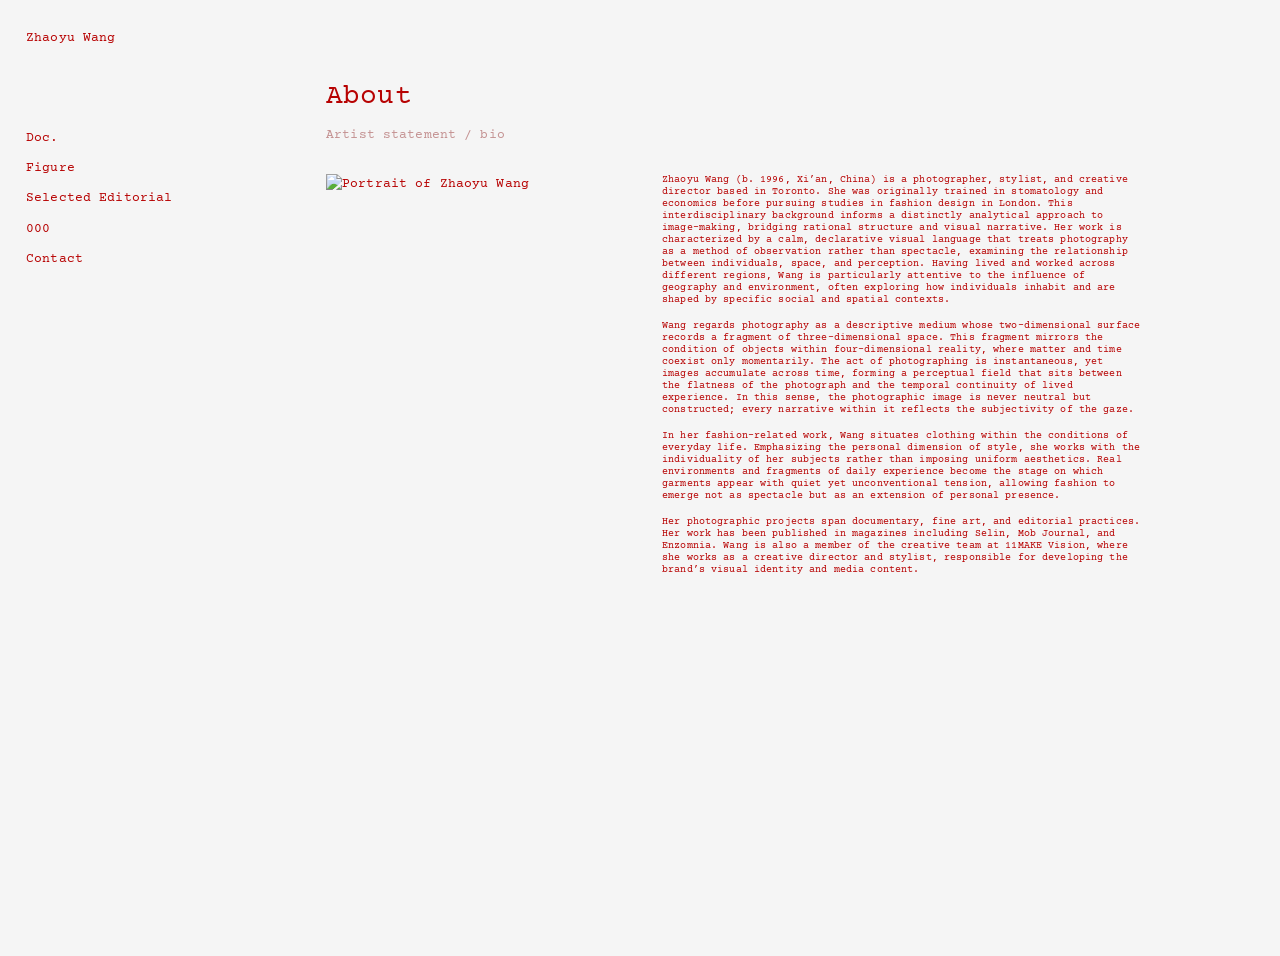
==== portfolio.html @ e13148ee "upload part 1" ====
<!doctype html>
<html lang="en">
<head>
  <meta charset="UTF-8" />
  <meta name="viewport" content="width=device-width, initial-scale=1.0" />
  <title>Portfolio — Zhaoyu Wang</title>
  <link rel="stylesheet" href="style.css" />
  <link rel="preconnect" href="https://fonts.googleapis.com">
  <link rel="preconnect" href="https://fonts.gstatic.com" crossorigin>
  <link href="https://fonts.googleapis.com/css2?family=Courier+Prime:wght@400;700&display=swap" rel="stylesheet">
  
</head>

<body>
  <div class="page portfolio-page">
    <!-- 默认两栏（左 + 右）；点 Gallery 才加 is-gallery 变三栏 -->
    <div class="layout" id="layout">

      <!-- LEFT -->
      <aside class="side">
        <a class="side-name" href="index.html">Zhaoyu Wang</a>

        <div class="side-block">
          <nav class="side-links" id="mainNav" aria-label="Portfolio navigation">
            <!-- ✅ 1) Gallery 改为 Doc. -->
            <a href="#" data-view="doc">Doc.</a>
            <!-- ✅ 2) Doc. 下面新增 Figure -->
            <a href="#" data-view="figure">Figure</a>
            <a href="#" data-view="editorial">Selected Editorial</a>
            <a href="#" data-view="zero">000</a>
            <a href="#" data-view="contact">Contact</a>
          </nav>
        </div>
        
      </aside>

      <!-- RIGHT -->
      <main class="stage">

        <!-- ABOUT -->
        <section class="view is-active" id="view-about">
          <div class="panel">
            <h2 class="panel-title">About</h2>
            <p class="panel-sub">Artist statement / bio</p>

            <div class="about-layout">
  <figure class="about-profile">
    <img src="images/about/profile.png" alt="Portrait of Zhaoyu Wang">
  </figure>

  <div class="panel-text about-text">
    <p>Zhaoyu Wang (b. 1996, Xi’an, China) is a photographer, stylist, and creative director based in Toronto. She was originally trained in stomatology and economics before pursuing studies in fashion design in London. This interdisciplinary background informs a distinctly analytical approach to image-making, bridging rational structure and visual narrative. Her work is characterized by a calm, declarative visual language that treats photography as a method of observation rather than spectacle, examining the relationship between individuals, space, and perception. Having lived and worked across different regions, Wang is particularly attentive to the influence of geography and environment, often exploring how individuals inhabit and are shaped by specific social and spatial contexts.</p>

    <p>Wang regards photography as a descriptive medium whose two-dimensional surface records a fragment of three-dimensional space. This fragment mirrors the condition of objects within four-dimensional reality, where matter and time coexist only momentarily. The act of photographing is instantaneous, yet images accumulate across time, forming a perceptual field that sits between the flatness of the photograph and the temporal continuity of lived experience. In this sense, the photographic image is never neutral but constructed; every narrative within it reflects the subjectivity of the gaze.</p>

    <p>In her fashion-related work, Wang situates clothing within the conditions of everyday life. Emphasizing the personal dimension of style, she works with the individuality of her subjects rather than imposing uniform aesthetics. Real environments and fragments of daily experience become the stage on which garments appear with quiet yet unconventional tension, allowing fashion to emerge not as spectacle but as an extension of personal presence.</p>

    <p>Her photographic projects span documentary, fine art, and editorial practices. Her work has been published in magazines including Selin, Mob Journal, and Enzomnia. Wang is also a member of the creative team at 11MAKE Vision, where she works as a creative director and stylist, responsible for developing the brand’s visual identity and media content.</p>
  </div>
</div>
          </div>
        </section>

        <!-- DOC. (原 GALLERY 内容不改，只是换了 id/aria-label) -->
        <section class="view" id="view-doc" aria-label="Doc.">
          <div class="gallery-messy">

            <a class="gitem size-xl tall" href="project-noir-et-blanc.html">
              <img src="images/gallery/noir-et-blanc/n1.jpg" alt="Noir et Blanc">
              <div class="gcap">Noir et Blanc</div>
            </a>

            <a class="gitem size-m" href="project-aléthea.html">
              <img src="images/gallery/aléthea/a1.jpg" alt="Aléthea">
              <div class="gcap">Aléthea</div>
            </a>

            <a class="gitem size-xl wide" href="project-lake-ontario-record.html">
              <img src="images/gallery/lake-ontario-record/1.jpg" alt="Lake Ontario Record">
              <div class="gcap">Lake Ontario Record</div>
            </a>

            <a class="gitem size-l wide" href="project-city-roaming-01.html">
              <img src="images/gallery/city-roaming-01/c1-1.jpg" alt="City Roaming 01">
              <div class="gcap">City Roaming 01</div>
            </a>

            <a class="gitem size-s" href="project-qaiga.html">
              <img src="images/gallery/qaiga/i1.jpg" alt="I Arrived at Your Hometown in the Quiet After Its Golden Age">
              <div class="gcap">I Arrived at Your Hometown in the Quiet After Its Golden Age</div>
            </a>

            <a class="gitem size-s" href="project-between-tides.html">
              <img src="images/gallery/between-tides/1.jpg" alt="Between Tides">
              <div class="gcap">Between Tides</div>
            </a>

          </div>
        </section>

        <!-- FIGURE（同 Doc. 排版：右侧不规则排列；图片暂不可点击） -->
        <section class="view" id="view-figure" aria-label="Figure">
          <div class="gallery-messy">

            <!-- 占位：把 src/alt/cap 换成你的 Figure 图片即可 -->
            <div class="gitem size-xl tall">
              <img src="images/gallery/figure/f1.jpg" alt="Figure 1">
              <div class="gcap">Figure 1</div>
            </div>

            <div class="gitem size-m">
              <img src="images/gallery/figure/f2.jpg" alt="Figure 2">
              <div class="gcap">Figure 2</div>
            </div>

            <div class="gitem size-l wide">
              <img src="images/gallery/figure/f3.jpg" alt="Figure 3">
              <div class="gcap">Figure 3</div>
            </div>

            <div class="gitem size-l">
              <img src="images/gallery/figure/f4.jpg" alt="Figure 4">
              <div class="gcap">Figure 4</div>
            </div>

            <div class="gitem size-s">
              <img src="images/gallery/figure/f5.jpg" alt="Figure 5">
              <div class="gcap">Figure 5</div>
            </div>

            <div class="gitem size-m tall">
              <img src="images/gallery/figure/f6.jpg" alt="Figure 6">
              <div class="gcap">Figure 6</div>
            </div>

          </div>
        </section>

        <!-- SELECTED EDITORIAL -->
        <section class="view" id="view-editorial">
        <!-- Project 1 -->
        <div class="editorial-project">

        <h2 class="editorial-project-title">
        OUT OF ORDER
        </h2>
   
         <div class="editorial-project-meta">
        ENZOMNIA WINTER ISSUE 47 - 2026
         </div>

         <div class="editorial-grid">
      <img src="images/editorial/ed-01-01.jpg" alt="">
      <img src="images/editorial/ed-01-02.jpg" alt="">
      <img src="images/editorial/ed-01-03.jpg" alt="">
      <img src="images/editorial/ed-01-04.jpg" alt="">
      <img src="images/editorial/ed-01-05.jpg" alt="">
      <img src="images/editorial/ed-01-06.jpg" alt="">
       </div>

         <div class="editorial-description">
      <p>
        Out of Order is a photographic exploration of controlled disruption. 
        Aware of the gaze, it resists alignment. Posture tilts. Tension replaces ease. Nothing corrects itself. Within vacant interiors, garments detach from function and stand autonomous—no permission, no apology. A composed disturbance persists: order is not broken, only withheld.
      </p>
        </div>

    <div class="credits">
  <p>directed by zhaoyu wang</p>
  <p>lensed by anxian liu</p>
  <p>styling zhaoyu wang</p>
  <p>hair/makeup 陆陆</p>
  <p>photo assistant chia chan & mengyuan zhou</p>
  </div>

  </div>
  <!-- Project 2 -->
    <div class="editorial-project">

    <h2 class="editorial-project-title">
    Echoes in the Ruins
    </h2>

    <div class="editorial-project-meta">
    17:23 MAGAZINE No.109 - 2025
    </div>

    <div class="editorial-grid">
      <img src="images/editorial/ed-02-01.jpg" alt="">
      <img src="images/editorial/ed-02-02.jpg" alt="">
      <img src="images/editorial/ed-02-03.jpg" alt="">
      <img src="images/editorial/ed-02-04.jpg" alt="">
      <img src="images/editorial/ed-02-05.jpg" alt="">
      <img src="images/editorial/ed-02-06.jpg" alt="">
    </div>

    <div class="editorial-description">
      
    </div>

    <div class="credits">
  <p>directed/lensed by zhaoyu wang</p>
  <p>produced by hongji weng</p>
  <p>styling/fashion zhaoyu wang & kay crerar</p>
  <p>hair/makeup cecilia xu</p>
  </div>

  </div>
  <!-- Project 3 -->
  <div class="editorial-project project-3">

    <h2 class="editorial-project-title">
    YAOCHENG
    </h2>

    <div class="editorial-project-meta">
    MOB JOURNAL | VOLUME FIFTY EIGHT | ISSUE #01 - 2025
    </div>

    <div class="editorial-description">
      <p>
        This body of work emerged from an encounter between two women navigating displacement in a new city. During her first months in Toronto, Zhaoyu Wang met Yaocheng Xia, a medical student whose quiet demeanor holds an unexpectedly vivid inner world. Yaocheng had never stood before the camera as a model, nor had she been trained in how to compose herself under the gaze.
      </p>
      
    </div>

    <div class="editorial-grid">
      <img src="images/editorial/ed-03-01.jpg" alt="">
      <img src="images/editorial/ed-03-02.jpg" alt="">
      <img src="images/editorial/ed-03-03.jpg" alt="">
      <img src="images/editorial/ed-03-04.jpg" alt="">
      <img src="images/editorial/ed-03-05.jpg" alt="">
      <img src="images/editorial/ed-03-06.jpg" alt="">
    </div>

    <div class="editorial-description">
      <p>
       Her relationship to clothing does not operate through display. As a devoted vintage enthusiast, she approaches garments as carriers of memory and time — a private structure rather than an outward declaration. In a city still unfamiliar to them both, conversations around dress became a subtle point of alignment. Yaocheng also participated in styling, turning the act of dressing into a collaborative process rather than a unilateral construction.
      </p>
      <p>
        The series situates her within the everyday spaces she inhabits — streets crossed without notice, corners briefly occupied, interiors softened by repetition. Styled yet non-performative, her presence unsettles the distinction between the ordinary and the aesthetic. Fashion here withdraws from spectacle; it does not insist on visibility, but lingers as an interior condition.
      </p>
    </div>

    <div class="credits">
    <p>lensed by zhaoyu wang</p>
    <p>special thanks to yaocheng xia</p>
  </div>

  </div>
</section>

        <!-- 000 -->
        <section class="view" id="view-zero">
          <div class="panel">
            <h2 class="panel-title">000</h2>
            <p class="panel-sub">An index / archive / experiments</p>

            <div class="panel-text">
              <p>A space for notes, archive, or a minimal index of works. <br>
              Under construction...</p>
            </div>
          </div>
        </section>

        <!-- CONTACT -->
        <section class="view" id="view-contact">
          <div class="panel">
            <h2 class="panel-title">437 660 8508</h2>
            <p class="panel-sub">For commissions, collaborations, and editorial inquiries</p>

            <div class="panel-text">
              <p>Email: zzzhaoyuwang@outlook.com</p>
              <p>Instagram: @rosinanterosie</p>
            </div>
          </div>
        </section>
        

      </main>
    </div>
  </div>

  <script>
    const mainNav = document.getElementById("mainNav");

const views = {
  about: document.getElementById("view-about"),
  // ✅ gallery 改为 doc
  doc: document.getElementById("view-doc"),
  // ✅ 新增 figure
  figure: document.getElementById("view-figure"),
  editorial: document.getElementById("view-editorial"),
  zero: document.getElementById("view-zero"),
  contact: document.getElementById("view-contact"),
};

function setActive(container, target) {
  container.querySelectorAll("a").forEach(a => a.classList.remove("is-active"));
  target.classList.add("is-active");
}

function showView(name) {
  Object.values(views).forEach(v => v.classList.remove("is-active"));
  views[name].classList.add("is-active");
}

mainNav.addEventListener("click", (e) => {
  const a = e.target.closest("a[data-view]");
  if (!a) return;
  e.preventDefault();
  setActive(mainNav, a);
  showView(a.dataset.view);
});
// 根据 URL hash 打开对应 view
const hash = window.location.hash.replace("#","");

if (views[hash]) {
  showView(hash);

  mainNav.querySelectorAll("a").forEach(a=>{
    a.classList.remove("is-active");
  });

  const activeLink = mainNav.querySelector(`[data-view="${hash}"]`);
  if(activeLink) activeLink.classList.add("is-active");
}
  </script>
  <div class="spiral-cursor" id="spiralCursor"></div>
<script src="cursor.js" defer></script>
</body>
</html>
---- style.css ----
:root{
  --bg: #f5f5f5;
  --text: #b70202;
  --muted: #c49292;
}

*{ box-sizing: border-box; }

body{
  margin: 0;
  font-family: "Courier Prime", ui-monospace, SFMono-Regular, Menlo, Monaco, Consolas, "Courier New", monospace;
  background: var(--bg);
  color: var(--text);
  font-size: 13px;
  line-height: 1.55;
  letter-spacing: 0.01em;
  -webkit-font-smoothing: antialiased;
}

a{ color: var(--text); }

.page{
  min-height: 100vh;
  padding: 22px 26px 34px;
}

/* =========================
   PORTFOLIO LAYOUT (2 columns)
   ========================= */
.portfolio-page .layout{
  display: grid;
  grid-template-columns: 260px 1fr;
  gap: 40px;
  align-items: start;
}

/* LEFT NAV */
.side{
  position: relative;
  padding-top: 6px;
  min-height: 100vh;
}

.side-name{
  font-size: 13px;
  color: var(--text);
  text-decoration: none;
  display: inline-block;
  margin-bottom: 80px;
}
.side-name:hover{ opacity: .6; }

.side-links{
  display: grid;
  gap: 10px;
}
.side a{
  color: var(--text);
  text-decoration: none;
  font-size: 13px;
}
.side a:hover{ opacity: .6; }

.portfolio-page .side-links a.is-active{
  opacity: 1;
  text-decoration: underline;
  text-underline-offset: 6px;
}

/* RIGHT STAGE / VIEWS */
.stage{
  position: relative;
  min-height: 80vh;
}

.view{ display: none; }
.view.is-active{ display: block; }

/* PANEL (About/Zero/Contact baseline) */
.panel{
  padding-top: 6vh;
  max-width: 920px;
}
.panel-title{
  margin: 0 0 6px;
  font-size: 28px;
  font-weight: normal;
}
.panel-sub{
  margin: 0 0 28px;
  color: var(--muted);
}
.panel-text{
  margin-top: 28px;
  max-width: 560px;
}
.panel-text p{
  margin: 0 0 14px;
  line-height: 1.5;
}

/* =========================
   LANDING (legacy)
   ========================= */
.landing-wrap{
  min-height: 100vh;
  display: grid;
  grid-template-rows: auto 1fr auto;
  align-items: center;
  padding: 8vh 24px;
}

.landing-name{
  margin: 0;
  font-size: 13px;
  font-weight: normal;
  letter-spacing: .02em;
  text-align: center;
}

.landing-center{
  display: flex;
  justify-content: center;
  align-items: center;
  position: relative;
}

.landing-img{
  width: 80px;
  height: 80px;
  object-fit: cover;
  display: block;
  background: rgba(255,255,255,.08);
  cursor: pointer;
}

.landing-foot{ text-align: center; }

.landing-link{
  color: var(--text);
  text-decoration: none;
  display: block;
  text-align: center;
  font-size: 13px;
  letter-spacing: .03em;
}
.landing-link:hover{ opacity: .6; }

/* =========================
   EDITORIAL
   ========================= */
.portfolio-page .editorial-project{
  padding-top: 6vh;
  max-width: 500px;
}

.portfolio-page .editorial-project + .editorial-project{
  margin-top: 90px;
}

.portfolio-page .editorial-project-title{
  font-size: 16px;
  font-weight: normal;
  margin: 0 0 12px 0;
}

.portfolio-page .editorial-project-meta{
  font-size: 10px;
  color: var(--muted);
  margin: 0 0 12px 0;
}

.portfolio-page .editorial-grid{
  display: grid;
  grid-template-columns: repeat(3, 1fr);
  gap: 8px;
}

.portfolio-page .editorial-grid img{
  width: 100%;
  height: auto;
  display: block;
  object-fit: cover;
}

.portfolio-page .editorial-description{
  margin-top: 28px;
}

.portfolio-page .editorial-description p{
  font-size: 10px;
  margin: 0 0 18px 0;
  line-height: 1.2;
}

.portfolio-page .project-3 .editorial-grid{
  grid-template-columns: repeat(2, 1fr);
}

.credits{
  font-size: 10px;
  line-height: 1.2;
  color: #c9a3a3;
}
.credits p{ margin: 0; }

@media (max-width: 900px){
  .portfolio-page .editorial-grid{ grid-template-columns: repeat(2, 1fr); }
}
@media (max-width: 600px){
  .portfolio-page .editorial-grid{ grid-template-columns: 1fr; }
}

/* =========================
   PROJECT PAGE GRID
   ========================= */
.portfolio-page .project-grid{
  margin-top: 28px;
  display: grid;
  grid-template-columns: repeat(3, 1fr);
  gap: 12px;
  max-width: 720px;
}

.portfolio-page .project-grid img{
  width: 100%;
  height: auto;
  display: block;
  object-fit: cover;
}

@media (max-width: 900px){
  .portfolio-page .project-grid{ grid-template-columns: repeat(2, 1fr); }
}
@media (max-width: 600px){
  .portfolio-page .project-grid{ grid-template-columns: 1fr; }
}

/* =========================
   GALLERY (Floating Squares)
   ========================= */
.portfolio-page #view-gallery{
  padding-top: 6vh;
}

.portfolio-page .gallery-messy{
  position: relative;
  height: 270vh;
  max-width: 900px;
}

.portfolio-page .gallery-messy .gitem{
  position: absolute;
  display: block;
  aspect-ratio: 1 / 1;
  overflow: hidden;
  text-decoration: none;
}

.portfolio-page .gallery-messy .gitem img{
  width: 100%;
  height: 100%;
  object-fit: cover;
  display: block;
}

.portfolio-page .gallery-messy .gitem::after{
  content:"";
  position:absolute;
  inset:0;
  background: rgba(0,0,0,.42);
  opacity:0;
  transition:.18s ease;
}

.portfolio-page .gallery-messy .gcap{
  position:absolute;
  left:12px;
  right:12px;
  bottom:12px;
  color:#fff;
  font-size:12px;
  line-height:1.35;
  opacity:0;
  transform: translateY(4px);
  transition:.18s ease;
}

.portfolio-page .gallery-messy .gitem:hover::after{ opacity:1; }
.portfolio-page .gallery-messy .gitem:hover .gcap{
  opacity:1;
  transform: translateY(0);
}

/* gallery positions */
.portfolio-page .gallery-messy .gitem:nth-child(1){ width: 380px; top: 5vh; left: 52%; }
.portfolio-page .gallery-messy .gitem:nth-child(2){ width: 180px; top: 67vh; left: 66%; }
.portfolio-page .gallery-messy .gitem:nth-child(3){ width: 200px; top: 110vh; left: 38%; }
.portfolio-page .gallery-messy .gitem:nth-child(4){ width: 110px; top: 110vh; left: 64%; }
.portfolio-page .gallery-messy .gitem:nth-child(5){ width: 420px; top: 154vh; left: 58%; }
.portfolio-page .gallery-messy .gitem:nth-child(6){ width: 230px; top: 230vh; left: 48%; }

@media (max-width: 900px){
  .portfolio-page .gallery-messy{
    position: static;
    height: auto;
    display: grid;
    grid-template-columns: repeat(2, minmax(0,1fr));
    gap: 14px;
    max-width: 760px;
  }
  .portfolio-page .gallery-messy .gitem{
    position: relative;
    width: auto !important;
    top: auto !important;
    left: auto !important;
  }
}

@media (max-width: 600px){
  .portfolio-page .gallery-messy{
    grid-template-columns: 1fr;
  }
}

/* =========================
   RESPONSIVE: overall layout stack
   ========================= */
@media (max-width: 720px){
  .portfolio-page .layout{
    grid-template-columns: 1fr;
    gap: 18px;
  }
  .panel{ padding-top: 3vh; }
}

/* =========================
   PROJECT PAGES
   ========================= */
.project-page .panel-text{
  font-size:10px;
  line-height:1.2;
}

.project-two{
  display:grid;
  grid-template-columns:auto auto;
  gap:10px;
  justify-content:center;
}

.project-two img{
  height:78vh;
  width:auto;
  display:block;
  user-select: none;
  -webkit-user-drag: none;
}

/* =========================================
   GLOBAL SPIRAL CURSOR
   ========================================= */
body.cursor-active,
body.cursor-active a,
body.cursor-active button,
body.cursor-active img,
body.cursor-active [role="button"]{
  cursor: none !important;
}

.spiral-cursor{
  position: fixed;
  left: 0;
  top: 0;
  width: 20px;
  height: 20px;
  pointer-events: none;
  z-index: 999999;
  transform: translate(-50%, -50%);
  opacity: 0;
  transition: opacity .08s linear;
}

body.cursor-active .spiral-cursor{
  opacity: 1;
}

.spiral-cursor svg{
  width: 100%;
  height: 100%;
  stroke: #b70202;
  stroke-width: 5;
  fill: none;
  stroke-linecap: round;
  stroke-linejoin: round;
  animation: spiralRotate 1s linear infinite;
}

.spiral-cursor svg path{
  stroke: inherit;
}

@keyframes spiralRotate{
  from{ transform: rotate(0deg); }
  to{ transform: rotate(360deg); }
}

#view-about .panel-text p{
  font-size: 10px;
  line-height: 1.2;
}

/* =========================================
   ALETHEA PROJECT PAGE
   ========================================= */
.project-wrap{
  display: grid;
  grid-template-rows: auto auto;
  gap: 50px;
}

.project-still{
  position: relative;
  max-width: 900px;
  margin-top: 30px;
  height: 1400px;
}

.still-img{
  position: absolute;
  height: auto;
  display: block;
}

.size-xl{ width: 520px; }
.size-l{ width: 380px; }
.size-m{ width: 260px; }
.size-s{ width: 160px; }

.project-still img:nth-child(1){
  top: 0;
  left: 0;
}

.project-still img:nth-child(2){
  top: 360px;
  left: 540px;
}

.project-still img:nth-child(3){
  top: 500px;
  left: 540px;
}

.project-still img:nth-child(4){
  top: 780px;
  left: 540px;
}

@media (max-width:900px){
  .project-two{
    grid-template-columns:1fr;
  }

  .project-two img{
    width:100%;
    height:auto;
  }

  .project-still{
    position:static;
    height:auto;
    display:grid;
    grid-template-columns:1fr;
    gap:14px;
  }

  .still-img{
    position:relative;
    width:100% !important;
  }
}

/* =========================================
   ABOUT PAGE
   ========================================= */
.about-layout{
  display: grid;
  grid-template-columns: 220px minmax(0, 560px);
  gap: 36px;
  align-items: start;
  margin-top: 28px;
}

.about-profile{
  margin: 0;
}

.about-profile img{
  display: block;
  width: 100%;
  height: auto;
  object-fit: cover;
}

.about-text{
  margin-top: 0;
}

.about-text p{
  font-size: 10px;
  line-height: 1.2;
  margin: 0 0 14px;
}

@media (max-width: 900px){
  .about-layout{
    grid-template-columns: 1fr;
    gap: 20px;
  }

  .about-profile{
    max-width: 300px;
  }
}

#view-about .panel-text{
  margin-left: 80px;
}

/* =========================================
   LANDING PAGE — FULLSCREEN IMAGE
   ========================================= */
.landing-page{
  margin: 0;
  overflow: hidden;
}

.landing-full{
  position: relative;
  width: 100%;
  min-height: 100vh;
  overflow: hidden;
}

.landing-bg{
  position: absolute;
  inset: 0;
  background-image: url("images/landing/bg.jpg");
  background-size: cover;
  background-position: center center;
  background-repeat: no-repeat;
  transform: scale(1.01);
}

.landing-overlay{
  position: absolute;
  inset: 0;
  background: rgba(245,245,245,0.34);
  background:
    linear-gradient(rgba(0,0,0,0.02) 1px, transparent 25px),
    linear-gradient(90deg, rgba(0,0,0,0.02) 1px, transparent 36px),
    rgba(245,245,245,0.42);
  background-size: 800px 400px;
}

.landing-top{
  position: relative;
  z-index: 3;
  display: flex;
  justify-content: space-between;
  align-items: flex-start;
  padding: 24px 28px;
}

.landing-name,
.landing-portfolio{
  color: var(--text);
  text-decoration: none;
  font-size: 13px;
  line-height: 1;
  letter-spacing: 0.01em;
}

.landing-name:hover,
.landing-portfolio:hover{
  opacity: .6;
}

.landing-quote{
  position: absolute;
  z-index: 3;
  font-size: 10px;
  line-height: 1.45;
  color: rgba(183, 2, 2, 0.68);
  letter-spacing: 0.02em;
  max-width: 170px;
}

.q1{
  top: 34%;
  left: 18%;
}

.q2{
  top: 63%;
  left: 73%;
}

.landing-note{
  position: absolute;
  z-index: 3;
  left: 28px;
  bottom: 24px;
  font-size: 10px;
  line-height: 1.45;
  color: rgba(183, 2, 2, 0.72);
  letter-spacing: 0.02em;
}

.landing-rilke{
  position:absolute;
  right:28px;
  bottom:24px;
  font-size:9px;
  line-height:1.4;
  color:rgba(183,2,2,.6);
  letter-spacing:.02em;
  text-align:right;
}

.landing-page::before{
  content: none !important;
}

@media (max-width: 900px){
  .landing-top{
    padding: 20px 18px;
  }

  .landing-quote{
    font-size: 9px;
    max-width: 130px;
  }

  .q1{
    top: 30%;
    left: 10%;
  }

  .q2{
    top: 68%;
    left: 56%;
  }

  .landing-note{
    left: 18px;
    bottom: 18px;
    font-size: 9px;
  }
}

.nb-empty{
  min-height: 1px;
}
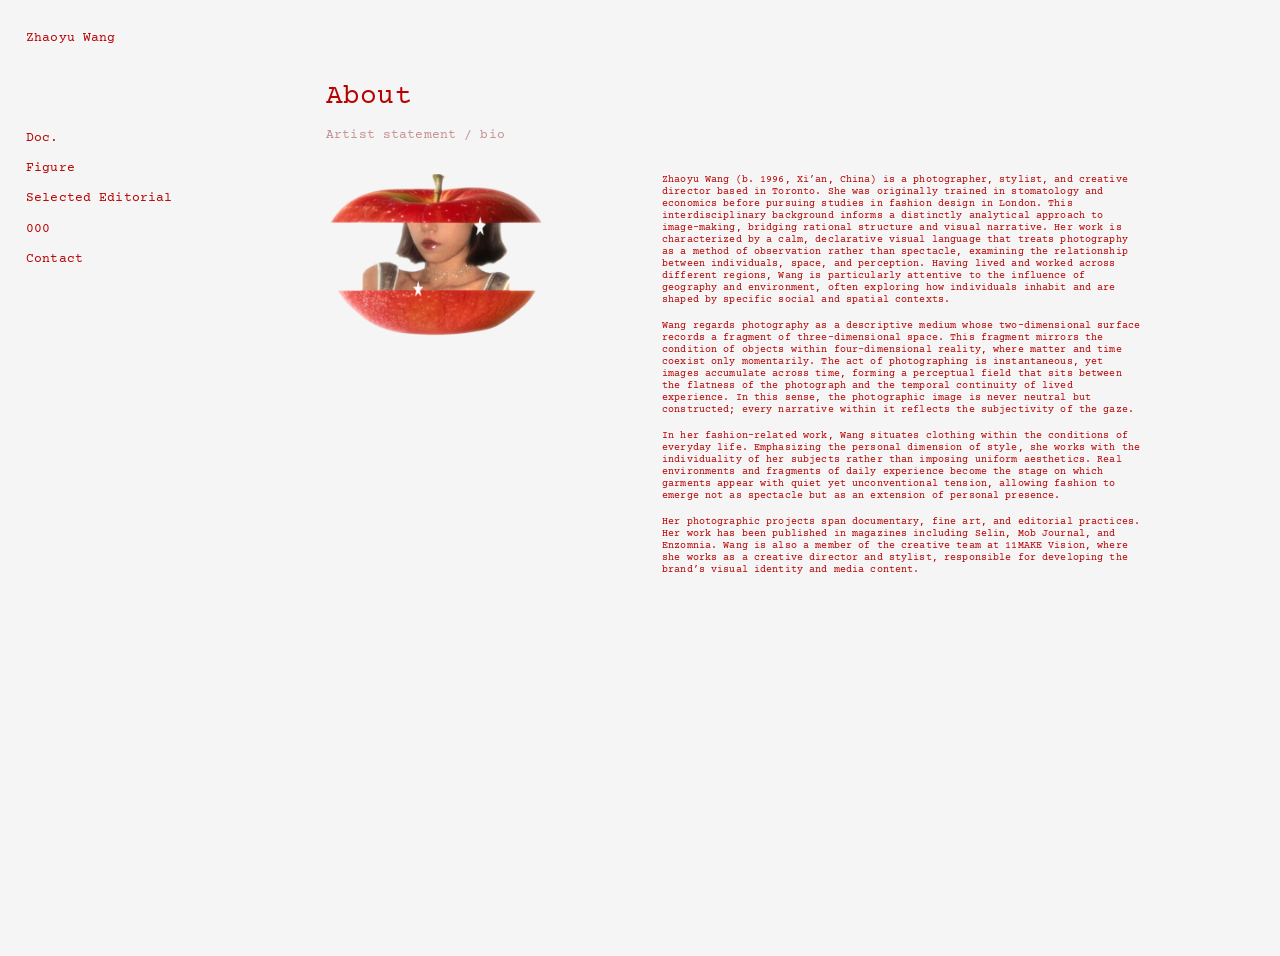
==== commit e909f07d: "Update portfolio.html" ====
--- a/portfolio.html
+++ b/portfolio.html
@@ -70,8 +70,8 @@
               <div class="gcap">Noir et Blanc</div>
             </a>
 
-            <a class="gitem size-m" href="project-aléthea.html">
-              <img src="images/gallery/aléthea/a1.jpg" alt="Aléthea">
+            <a class="gitem size-m" href="project-aléthea.html">
+              <img src="images/gallery/aléthea/a1.jpg" alt="Aléthea">
               <div class="gcap">Aléthea</div>
             </a>
 
@@ -329,4 +329,4 @@
   <div class="spiral-cursor" id="spiralCursor"></div>
 <script src="cursor.js" defer></script>
 </body>
-</html>+</html>
